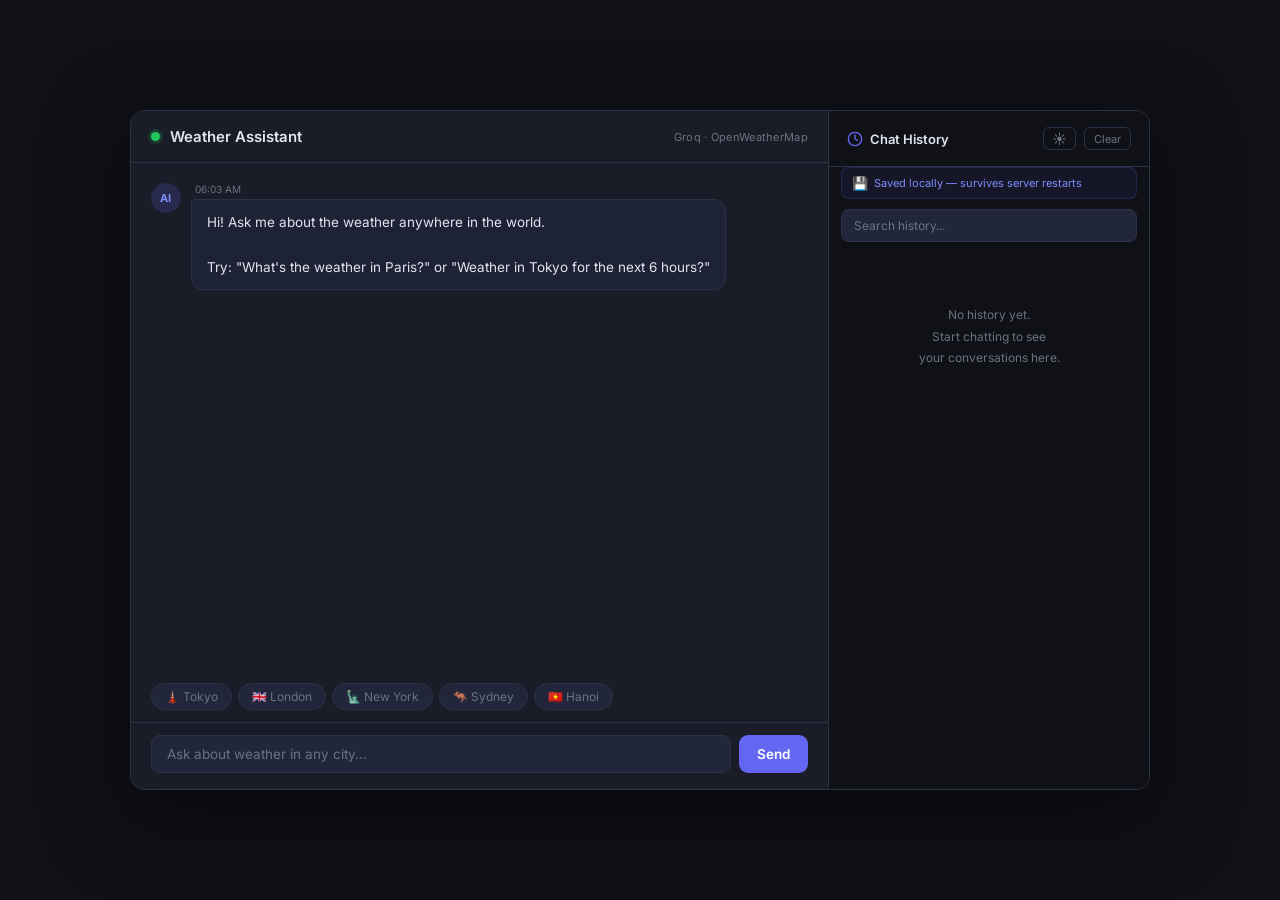
==== frontend/index.html @ 9d43434d "AI agent and chat history" ====
<!DOCTYPE html>
<html lang="en">

<head>
  <meta charset="UTF-8" />
  <meta name="viewport" content="width=device-width, initial-scale=1.0" />
  <title>Weather Assistant</title>
  <meta name="description"
    content="AI-powered weather chatbot with hourly forecasts, powered by Groq and OpenWeatherMap." />
  <link rel="preconnect" href="https://fonts.googleapis.com" />
  <link href="https://fonts.googleapis.com/css2?family=Inter:wght@400;500;600;700&display=swap" rel="stylesheet" />
  <style>
    *,
    *::before,
    *::after {
      box-sizing: border-box;
      margin: 0;
      padding: 0;
    }

    :root {
      --bg: #0f1117;
      --surface: #1a1d27;
      --surface2: #22263a;
      --border: #2e3248;
      --accent: #6366f1;
      --accent2: #818cf8;
      --text: #e2e4f0;
      --muted: #6b7280;
      --green: #22c55e;
      --user-bg: #4f46e5;
      --bot-bg: #1e2235;
      --radius: 14px;
      --btn-hover: #4f46e5;
      --user-border: rgba(99, 102, 241, .35);
      --avatar-bot-bg: rgba(99, 102, 241, .18);
      --avatar-bot-color: var(--accent2);
      --avatar-user-bg: rgba(79, 70, 229, .25);
      --avatar-user-color: #a5b4fc;
    }

    body.light-mode {
      --bg: #f8fafc;
      --surface: #ffffff;
      --surface2: #f1f5f9;
      --border: #e2e8f0;
      --accent: #4f46e5;
      --accent2: #6366f1;
      --text: #0f172a;
      --muted: #64748b;
      --green: #16a34a;
      --user-bg: #4f46e5;
      --bot-bg: #f8fafc;
      --btn-hover: #4338ca;
      --user-border: #4f46e5;
      --avatar-bot-bg: #e0e7ff;
      --avatar-bot-color: #4f46e5;
      --avatar-user-bg: #4f46e5;
      --avatar-user-color: #ffffff;
    }

    html,
    body {
      height: 100%;
    }

    body {
      font-family: 'Inter', sans-serif;
      background: var(--bg);
      color: var(--text);
      display: flex;
      justify-content: center;
      align-items: center;
      min-height: 100vh;
      padding: 1rem;
    }

    /* ── App shell ─────────────────────────────── */
    .app {
      display: grid;
      grid-template-columns: 1fr 320px;
      width: 100%;
      max-width: 1020px;
      height: 680px;
      border-radius: var(--radius);
      overflow: hidden;
      border: 1px solid var(--border);
      box-shadow: 0 24px 80px rgba(0, 0, 0, .55);
    }

    /* ── Left panel: chat ──────────────────────── */
    .chat-panel {
      display: flex;
      flex-direction: column;
      background: var(--surface);
      border-right: 1px solid var(--border);
      overflow: hidden;
      min-height: 0;
    }

    .chat-header {
      padding: 16px 20px;
      border-bottom: 1px solid var(--border);
      display: flex;
      align-items: center;
      gap: 10px;
      flex-shrink: 0;
    }

    .status-dot {
      width: 9px;
      height: 9px;
      border-radius: 50%;
      background: var(--green);
      box-shadow: 0 0 0 3px rgba(34, 197, 94, .18);
      animation: pulse 2s ease-in-out infinite;
      flex-shrink: 0;
    }

    @keyframes pulse {

      0%,
      100% {
        box-shadow: 0 0 0 3px rgba(34, 197, 94, .18);
      }

      50% {
        box-shadow: 0 0 0 6px rgba(34, 197, 94, .06);
      }
    }

    .chat-header h1 {
      font-size: 15px;
      font-weight: 600;
      color: var(--text);
    }

    .chat-header small {
      font-size: 11px;
      color: var(--muted);
      margin-left: auto;
      letter-spacing: .3px;
    }

    /* message log */
    #log {
      flex: 1;
      overflow-y: auto;
      padding: 20px;
      display: flex;
      flex-direction: column;
      gap: 14px;
      scroll-behavior: smooth;
    }

    #log::-webkit-scrollbar {
      width: 5px;
    }

    #log::-webkit-scrollbar-track {
      background: transparent;
    }

    #log::-webkit-scrollbar-thumb {
      background: var(--border);
      border-radius: 99px;
    }

    .msg {
      display: flex;
      gap: 10px;
      align-items: flex-start;
      max-width: 88%;
      animation: fadeUp .25s ease both;
    }

    @keyframes fadeUp {
      from {
        opacity: 0;
        transform: translateY(8px);
      }

      to {
        opacity: 1;
        transform: translateY(0);
      }
    }

    .msg.user {
      align-self: flex-end;
      flex-direction: row-reverse;
    }

    .avatar {
      width: 30px;
      height: 30px;
      border-radius: 50%;
      flex-shrink: 0;
      display: flex;
      align-items: center;
      justify-content: center;
      font-size: 11px;
      font-weight: 700;
      letter-spacing: .3px;
    }

    .msg.bot .avatar {
      background: var(--avatar-bot-bg);
      color: var(--avatar-bot-color);
    }

    .msg.user .avatar {
      background: var(--avatar-user-bg);
      color: var(--avatar-user-color);
    }

    .bubble-wrap {
      display: flex;
      flex-direction: column;
      gap: 4px;
    }

    .msg.user .bubble-wrap {
      align-items: flex-end;
    }

    .ts {
      font-size: 10px;
      color: var(--muted);
      padding: 0 4px;
    }

    .bubble {
      padding: 11px 15px;
      border-radius: 4px 12px 12px 12px;
      font-size: 13.5px;
      line-height: 1.65;
      white-space: pre-wrap;
    }

    .msg.bot .bubble {
      background: var(--bot-bg);
      color: var(--text);
      border: 1px solid var(--border);
    }

    .msg.user .bubble {
      background: var(--user-bg);
      color: #fff;
      border-radius: 12px 4px 12px 12px;
      border: 1px solid var(--user-border);
    }

    .typing-dots span {
      display: inline-block;
      width: 6px;
      height: 6px;
      border-radius: 50%;
      background: var(--muted);
      margin: 0 2px;
      animation: bounce .9s ease-in-out infinite;
    }

    .typing-dots span:nth-child(2) {
      animation-delay: .15s;
    }

    .typing-dots span:nth-child(3) {
      animation-delay: .30s;
    }

    @keyframes bounce {

      0%,
      80%,
      100% {
        transform: translateY(0);
      }

      40% {
        transform: translateY(-6px);
      }
    }

    /* city chips */
    .chips {
      display: flex;
      flex-wrap: wrap;
      gap: 6px;
      padding: 0 20px 12px;
      flex-shrink: 0;
    }

    .chip {
      font-size: 12px;
      padding: 5px 13px;
      border-radius: 20px;
      border: 1px solid var(--border);
      background: var(--surface2);
      color: var(--muted);
      cursor: pointer;
      transition: all .15s;
    }

    .chip:hover {
      border-color: var(--accent);
      color: var(--accent2);
    }

    /* input row */
    .input-row {
      display: flex;
      gap: 8px;
      padding: 12px 20px 16px;
      border-top: 1px solid var(--border);
      flex-shrink: 0;
    }

    .input-row input {
      flex: 1;
      padding: 10px 15px;
      font-size: 13.5px;
      font-family: inherit;
      border: 1px solid var(--border);
      border-radius: 9px;
      background: var(--surface2);
      color: var(--text);
      outline: none;
      transition: border-color .15s;
    }

    .input-row input::placeholder {
      color: var(--muted);
    }

    .input-row input:focus {
      border-color: var(--accent);
    }

    .input-row button {
      padding: 10px 18px;
      background: var(--accent);
      color: #fff;
      border: none;
      border-radius: 9px;
      font-size: 13.5px;
      font-weight: 600;
      font-family: inherit;
      cursor: pointer;
      transition: background .15s, transform .1s;
    }

    .input-row button:hover:not(:disabled) {
      background: var(--btn-hover);
      transform: translateY(-1px);
    }

    .input-row button:disabled {
      opacity: .45;
      cursor: default;
    }

    /* ── Right panel: history ──────────────────── */
    .history-panel {
      display: flex;
      flex-direction: column;
      background: var(--bg);
    }

    .history-header {
      padding: 16px 18px;
      border-bottom: 1px solid var(--border);
      display: flex;
      align-items: center;
      justify-content: space-between;
      flex-shrink: 0;
    }

    .history-header h2 {
      font-size: 13px;
      font-weight: 600;
      color: var(--text);
      display: flex;
      align-items: center;
      gap: 7px;
    }

    .history-header h2::before {
      content: '';
      display: inline-block;
      width: 16px;
      height: 16px;
      background: url("data:image/svg+xml,%3Csvg xmlns='http://www.w3.org/2000/svg' viewBox='0 0 24 24' fill='none' stroke='%236366f1' stroke-width='2' stroke-linecap='round' stroke-linejoin='round'%3E%3Ccircle cx='12' cy='12' r='10'/%3E%3Cpolyline points='12 6 12 12 16 14'/%3E%3C/svg%3E") center/contain no-repeat;
    }

    #clear-btn,
    #theme-btn {
      font-size: 11px;
      color: var(--muted);
      background: none;
      border: 1px solid var(--border);
      border-radius: 6px;
      padding: 3px 9px;
      cursor: pointer;
      font-family: inherit;
      transition: all .15s;
      display: flex;
      align-items: center;
      justify-content: center;
    }

    #theme-btn {
      font-size: 14px;
      padding: 2px 8px;
    }

    #clear-btn:hover {
      color: #f87171;
      border-color: #f87171;
    }

    #theme-btn:hover {
      border-color: var(--accent);
      color: var(--text);
    }

    #history-list {
      flex: 1;
      overflow-y: auto;
      padding: 12px;
      display: flex;
      flex-direction: column;
      gap: 8px;
    }

    #history-list::-webkit-scrollbar {
      width: 4px;
    }

    #history-list::-webkit-scrollbar-track {
      background: transparent;
    }

    #history-list::-webkit-scrollbar-thumb {
      background: var(--border);
      border-radius: 99px;
    }

    .hist-item {
      background: var(--surface);
      border: 1px solid var(--border);
      border-radius: 10px;
      padding: 10px 12px;
      cursor: pointer;
      transition: border-color .15s, transform .1s;
    }

    .hist-item:hover {
      border-color: var(--accent);
      transform: translateX(2px);
    }

    .hist-time {
      font-size: 10px;
      color: var(--muted);
      margin-bottom: 4px;
      display: flex;
      align-items: center;
      gap: 5px;
    }

    .hist-del {
      margin-left: auto;
      background: none;
      border: none;
      color: var(--muted);
      font-size: 11px;
      cursor: pointer;
      opacity: 0;
      transition: opacity .15s, color .15s;
    }
    
    .hist-item:hover .hist-del { opacity: 0.6; }
    .hist-del:hover { color: #f87171 !important; opacity: 1 !important; }

    .hist-time::before {
      content: '';
      width: 6px;
      height: 6px;
      border-radius: 50%;
      background: var(--accent);
      flex-shrink: 0;
    }

    .hist-q {
      font-size: 12px;
      font-weight: 500;
      color: var(--text);
      margin-bottom: 3px;
      overflow: hidden;
      white-space: nowrap;
      text-overflow: ellipsis;
    }

    .hist-a {
      font-size: 11px;
      color: var(--muted);
      overflow: hidden;
      display: -webkit-box;
      -webkit-line-clamp: 2;
      -webkit-box-orient: vertical;
    }

    .hist-empty {
      text-align: center;
      color: var(--muted);
      font-size: 12px;
      margin-top: 40px;
      line-height: 1.8;
    }

    /* persistence badge */
    .persist-badge {
      margin: 0 12px 10px;
      background: rgba(99, 102, 241, .08);
      border: 1px solid rgba(99, 102, 241, .2);
      border-radius: 8px;
      padding: 7px 10px;
      font-size: 11px;
      color: var(--accent2);
      display: flex;
      align-items: center;
      gap: 6px;
      flex-shrink: 0;
    }

    .persist-badge::before {
      content: '💾';
      font-size: 13px;
    }

    .hist-search-wrap {
      padding: 0 12px 10px;
      flex-shrink: 0;
    }
    
    .hist-search {
      width: 100%;
      padding: 8px 12px;
      font-size: 12px;
      font-family: inherit;
      border: 1px solid var(--border);
      border-radius: 8px;
      background: var(--surface2);
      color: var(--text);
      outline: none;
      transition: border-color .15s;
    }
    
    .hist-search::placeholder { color: var(--muted); }
    .hist-search:focus { border-color: var(--accent); }
  </style>
</head>

<body>

  <div class="app">

    <!-- ── Chat panel ─────────────────────────────── -->
    <div class="chat-panel">
      <div class="chat-header">
        <div class="status-dot"></div>
        <h1>Weather Assistant</h1>
        <small>Groq · OpenWeatherMap</small>
      </div>

      <div id="log"></div>

      <div class="chips" id="chips">
        <span class="chip" onclick="quickSend('What is the weather in Tokyo?')">🗼 Tokyo</span>
        <span class="chip" onclick="quickSend('How is the weather in London right now?')">🇬🇧 London</span>
        <span class="chip" onclick="quickSend('Weather in New York for the next 9 hours')">🗽 New York</span>
        <span class="chip" onclick="quickSend('Weather in Sydney')">🦘 Sydney</span>
        <span class="chip" onclick="quickSend('What is the weather in Hanoi for the next 6 hours?')">🇻🇳 Hanoi</span>
      </div>

      <div class="input-row">
        <input id="input" type="text" placeholder="Ask about weather in any city…" autocomplete="off"
          onkeydown="if(event.key==='Enter') send()" />
        <button id="btn" onclick="send()">Send</button>
      </div>
    </div>

    <!-- ── History panel ──────────────────────────── -->
    <div class="history-panel">
      <div class="history-header">
        <h2>Chat History</h2>
        <div style="display: flex; gap: 8px;">
          <button id="theme-btn" onclick="toggleTheme()" title="Toggle Dark/Light Mode">☀️</button>
          <button id="clear-btn" onclick="clearHistory()">Clear</button>
        </div>
      </div>
      <div class="persist-badge">Saved locally — survives server restarts</div>
      <div class="hist-search-wrap">
        <input type="text" id="hist-search" class="hist-search" placeholder="Search history..." oninput="renderHistory(this.value)" />
      </div>
      <div id="history-list"></div>
    </div>

  </div>

  <script>
    const log = document.getElementById('log');
    const input = document.getElementById('input');
    const btn = document.getElementById('btn');
    const historyList = document.getElementById('history-list');

    const STORAGE_KEY = 'weather_chat_history';

    /* ── Helpers ──────────────────────────────────── */

    function now() {
      return new Date().toLocaleTimeString([], { hour: '2-digit', minute: '2-digit' });
    }

    function nowFull() {
      return new Date().toLocaleString([], {
        month: 'short', day: 'numeric',
        hour: '2-digit', minute: '2-digit'
      });
    }

    /* ── Chat rendering ───────────────────────────── */

    function addMsg(role, html, time) {
      const outer = document.createElement('div');
      outer.className = 'msg ' + role;

      const ts = time || now();

      outer.innerHTML = `
      <div class="avatar">${role === 'user' ? 'You' : 'AI'}</div>
      <div class="bubble-wrap">
        <span class="ts">${ts}</span>
        <div class="bubble" id="bubble-${Date.now()}">${html}</div>
      </div>`;

      log.appendChild(outer);
      log.scrollTop = log.scrollHeight;
      return outer.querySelector('.bubble');
    }

    function typingBubble() {
      const outer = document.createElement('div');
      outer.className = 'msg bot';
      outer.id = 'typing-indicator';
      outer.innerHTML = `
      <div class="avatar">AI</div>
      <div class="bubble-wrap">
        <span class="ts">${now()}</span>
        <div class="bubble">
          <div class="typing-dots"><span></span><span></span><span></span></div>
        </div>
      </div>`;
      log.appendChild(outer);
      log.scrollTop = log.scrollHeight;
      return outer;
    }

    /* ── Persistence ──────────────────────────────── */

    function loadHistory() {
      try { return JSON.parse(localStorage.getItem(STORAGE_KEY)) || []; }
      catch { return []; }
    }

    function saveHistory(entries) {
      localStorage.setItem(STORAGE_KEY, JSON.stringify(entries.slice(-60)));
    }

    function renderHistory(query = '') {
      let entries = loadHistory().map((e, idx) => ({ ...e, originalIndex: idx }));
      if (query) {
        const q = query.toLowerCase();
        entries = entries.filter(e => e.question.toLowerCase().includes(q) || e.answer.toLowerCase().includes(q));
      }
      historyList.innerHTML = '';

      if (entries.length === 0) {
        historyList.innerHTML = query 
          ? '<p class="hist-empty">No matches found for your search.</p>'
          : '<p class="hist-empty">No history yet.<br>Start chatting to see<br>your conversations here.</p>';
        return;
      }

      // Newest first
      [...entries].reverse().forEach((entry) => {
        const item = document.createElement('div');
        item.className = 'hist-item';
        item.innerHTML = `
        <div class="hist-time">
          <span>${entry.time}</span>
          <button class="hist-del" title="Delete this conversation">✖</button>
        </div>
        <div class="hist-q">${escHtml(entry.question)}</div>
        <div class="hist-a">${escHtml(entry.answer)}</div>`;
        item.title = 'Click to view full answer in chat';
        
        const delBtn = item.querySelector('.hist-del');
        delBtn.onclick = (e) => {
          e.stopPropagation();
          deleteHistoryItem(entry.originalIndex);
        };
        
        item.onclick = () => { 
          addMsg('user', escHtml(entry.question), entry.time);
          addMsg('bot', escHtml(entry.answer), entry.time);
        };
        historyList.appendChild(item);
      });
    }

    function deleteHistoryItem(index) {
      const entries = loadHistory();
      entries.splice(index, 1);
      saveHistory(entries);
      const searchBox = document.getElementById('hist-search');
      renderHistory(searchBox ? searchBox.value : '');
    }

    function addToHistory(question, answer) {
      const entries = loadHistory();
      entries.push({ time: nowFull(), question, answer });
      saveHistory(entries);
      const searchBox = document.getElementById('hist-search');
      renderHistory(searchBox ? searchBox.value : '');
    }

    function clearHistory() {
      if (!confirm('Clear all chat history?')) return;
      localStorage.removeItem(STORAGE_KEY);
      const searchBox = document.getElementById('hist-search');
      if (searchBox) searchBox.value = '';
      renderHistory();
    }

    function escHtml(str) {
      return str.replace(/&/g, '&amp;').replace(/</g, '&lt;').replace(/>/g, '&gt;');
    }

    /* ── Send logic ───────────────────────────────── */

    async function send() {
      const text = input.value.trim();
      if (!text) return;
      input.value = '';

      const sentTime = now();
      addMsg('user', escHtml(text), sentTime);

      const indicator = typingBubble();
      btn.disabled = true;

      let replyText = '';
      try {
        const res = await fetch('/chat', {
          method: 'POST',
          headers: { 'Content-Type': 'application/json' },
          body: JSON.stringify({ message: text })
        });
        const data = await res.json();
        replyText = data.reply || data.error || 'No response.';
      } catch (e) {
        replyText = 'Could not reach the server.';
      }

      indicator.remove();
      addMsg('bot', escHtml(replyText));
      addToHistory(text, replyText);

      btn.disabled = false;
      input.focus();
    }

    function quickSend(text) {
      input.value = text;
      send();
    }

    /* ── Theme Toggle ─────────────────────────────── */

    const themeBtn = document.getElementById('theme-btn');
    const THEME_KEY = 'weather_chat_theme';

    function initTheme() {
      const saved = localStorage.getItem(THEME_KEY);
      if (saved === 'light') {
        document.body.classList.add('light-mode');
        themeBtn.textContent = '🌙';
      } else {
        themeBtn.textContent = '☀️';
      }
    }

    function toggleTheme() {
      const isLight = document.body.classList.toggle('light-mode');
      themeBtn.textContent = isLight ? '🌙' : '☀️';
      localStorage.setItem(THEME_KEY, isLight ? 'light' : 'dark');
    }

    /* ── Boot ─────────────────────────────────────── */

    initTheme();
    renderHistory();
    addMsg('bot', 'Hi! Ask me about the weather anywhere in the world.\n\nTry: "What\'s the weather in Paris?" or "Weather in Tokyo for the next 6 hours?"');
  </script>
</body>

</html>
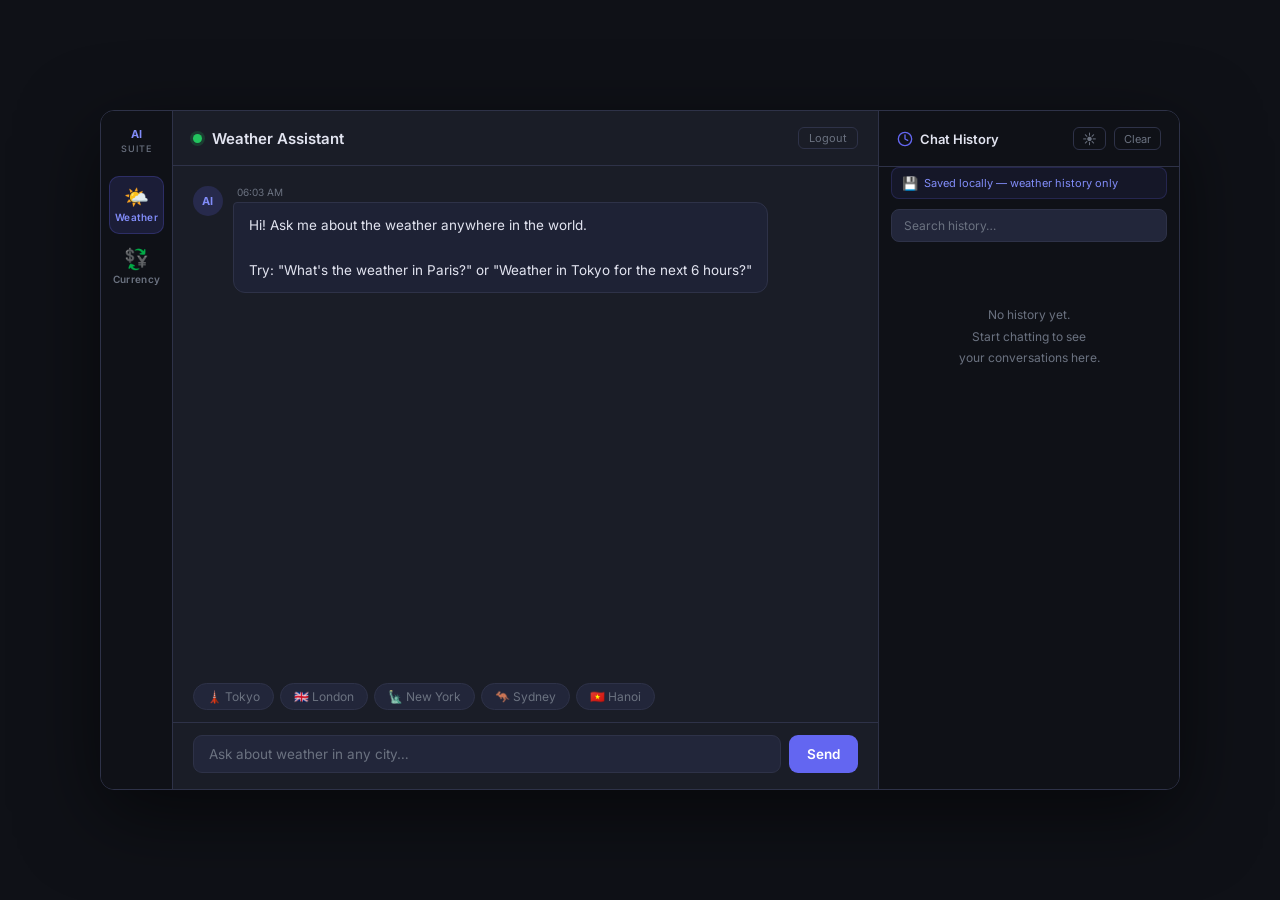
==== commit ed9929e2: "added new agent functionality + auth frontend" ====
--- a/frontend/index.html
+++ b/frontend/index.html
@@ -5,573 +5,39 @@
   <meta charset="UTF-8" />
   <meta name="viewport" content="width=device-width, initial-scale=1.0" />
   <title>Weather Assistant</title>
-  <meta name="description"
-    content="AI-powered weather chatbot with hourly forecasts, powered by Groq and OpenWeatherMap." />
   <link rel="preconnect" href="https://fonts.googleapis.com" />
   <link href="https://fonts.googleapis.com/css2?family=Inter:wght@400;500;600;700&display=swap" rel="stylesheet" />
-  <style>
-    *,
-    *::before,
-    *::after {
-      box-sizing: border-box;
-      margin: 0;
-      padding: 0;
-    }
-
-    :root {
-      --bg: #0f1117;
-      --surface: #1a1d27;
-      --surface2: #22263a;
-      --border: #2e3248;
-      --accent: #6366f1;
-      --accent2: #818cf8;
-      --text: #e2e4f0;
-      --muted: #6b7280;
-      --green: #22c55e;
-      --user-bg: #4f46e5;
-      --bot-bg: #1e2235;
-      --radius: 14px;
-      --btn-hover: #4f46e5;
-      --user-border: rgba(99, 102, 241, .35);
-      --avatar-bot-bg: rgba(99, 102, 241, .18);
-      --avatar-bot-color: var(--accent2);
-      --avatar-user-bg: rgba(79, 70, 229, .25);
-      --avatar-user-color: #a5b4fc;
-    }
-
-    body.light-mode {
-      --bg: #f8fafc;
-      --surface: #ffffff;
-      --surface2: #f1f5f9;
-      --border: #e2e8f0;
-      --accent: #4f46e5;
-      --accent2: #6366f1;
-      --text: #0f172a;
-      --muted: #64748b;
-      --green: #16a34a;
-      --user-bg: #4f46e5;
-      --bot-bg: #f8fafc;
-      --btn-hover: #4338ca;
-      --user-border: #4f46e5;
-      --avatar-bot-bg: #e0e7ff;
-      --avatar-bot-color: #4f46e5;
-      --avatar-user-bg: #4f46e5;
-      --avatar-user-color: #ffffff;
-    }
-
-    html,
-    body {
-      height: 100%;
-    }
-
-    body {
-      font-family: 'Inter', sans-serif;
-      background: var(--bg);
-      color: var(--text);
-      display: flex;
-      justify-content: center;
-      align-items: center;
-      min-height: 100vh;
-      padding: 1rem;
-    }
-
-    /* ── App shell ─────────────────────────────── */
-    .app {
-      display: grid;
-      grid-template-columns: 1fr 320px;
-      width: 100%;
-      max-width: 1020px;
-      height: 680px;
-      border-radius: var(--radius);
-      overflow: hidden;
-      border: 1px solid var(--border);
-      box-shadow: 0 24px 80px rgba(0, 0, 0, .55);
-    }
-
-    /* ── Left panel: chat ──────────────────────── */
-    .chat-panel {
-      display: flex;
-      flex-direction: column;
-      background: var(--surface);
-      border-right: 1px solid var(--border);
-      overflow: hidden;
-      min-height: 0;
-    }
-
-    .chat-header {
-      padding: 16px 20px;
-      border-bottom: 1px solid var(--border);
-      display: flex;
-      align-items: center;
-      gap: 10px;
-      flex-shrink: 0;
-    }
-
-    .status-dot {
-      width: 9px;
-      height: 9px;
-      border-radius: 50%;
-      background: var(--green);
-      box-shadow: 0 0 0 3px rgba(34, 197, 94, .18);
-      animation: pulse 2s ease-in-out infinite;
-      flex-shrink: 0;
-    }
-
-    @keyframes pulse {
-
-      0%,
-      100% {
-        box-shadow: 0 0 0 3px rgba(34, 197, 94, .18);
-      }
-
-      50% {
-        box-shadow: 0 0 0 6px rgba(34, 197, 94, .06);
-      }
-    }
-
-    .chat-header h1 {
-      font-size: 15px;
-      font-weight: 600;
-      color: var(--text);
-    }
-
-    .chat-header small {
-      font-size: 11px;
-      color: var(--muted);
-      margin-left: auto;
-      letter-spacing: .3px;
-    }
-
-    /* message log */
-    #log {
-      flex: 1;
-      overflow-y: auto;
-      padding: 20px;
-      display: flex;
-      flex-direction: column;
-      gap: 14px;
-      scroll-behavior: smooth;
-    }
-
-    #log::-webkit-scrollbar {
-      width: 5px;
-    }
-
-    #log::-webkit-scrollbar-track {
-      background: transparent;
-    }
-
-    #log::-webkit-scrollbar-thumb {
-      background: var(--border);
-      border-radius: 99px;
-    }
-
-    .msg {
-      display: flex;
-      gap: 10px;
-      align-items: flex-start;
-      max-width: 88%;
-      animation: fadeUp .25s ease both;
-    }
-
-    @keyframes fadeUp {
-      from {
-        opacity: 0;
-        transform: translateY(8px);
-      }
-
-      to {
-        opacity: 1;
-        transform: translateY(0);
-      }
-    }
-
-    .msg.user {
-      align-self: flex-end;
-      flex-direction: row-reverse;
-    }
-
-    .avatar {
-      width: 30px;
-      height: 30px;
-      border-radius: 50%;
-      flex-shrink: 0;
-      display: flex;
-      align-items: center;
-      justify-content: center;
-      font-size: 11px;
-      font-weight: 700;
-      letter-spacing: .3px;
-    }
-
-    .msg.bot .avatar {
-      background: var(--avatar-bot-bg);
-      color: var(--avatar-bot-color);
-    }
-
-    .msg.user .avatar {
-      background: var(--avatar-user-bg);
-      color: var(--avatar-user-color);
-    }
-
-    .bubble-wrap {
-      display: flex;
-      flex-direction: column;
-      gap: 4px;
-    }
-
-    .msg.user .bubble-wrap {
-      align-items: flex-end;
-    }
-
-    .ts {
-      font-size: 10px;
-      color: var(--muted);
-      padding: 0 4px;
-    }
-
-    .bubble {
-      padding: 11px 15px;
-      border-radius: 4px 12px 12px 12px;
-      font-size: 13.5px;
-      line-height: 1.65;
-      white-space: pre-wrap;
-    }
-
-    .msg.bot .bubble {
-      background: var(--bot-bg);
-      color: var(--text);
-      border: 1px solid var(--border);
-    }
-
-    .msg.user .bubble {
-      background: var(--user-bg);
-      color: #fff;
-      border-radius: 12px 4px 12px 12px;
-      border: 1px solid var(--user-border);
-    }
-
-    .typing-dots span {
-      display: inline-block;
-      width: 6px;
-      height: 6px;
-      border-radius: 50%;
-      background: var(--muted);
-      margin: 0 2px;
-      animation: bounce .9s ease-in-out infinite;
-    }
-
-    .typing-dots span:nth-child(2) {
-      animation-delay: .15s;
-    }
-
-    .typing-dots span:nth-child(3) {
-      animation-delay: .30s;
-    }
-
-    @keyframes bounce {
-
-      0%,
-      80%,
-      100% {
-        transform: translateY(0);
-      }
-
-      40% {
-        transform: translateY(-6px);
-      }
-    }
-
-    /* city chips */
-    .chips {
-      display: flex;
-      flex-wrap: wrap;
-      gap: 6px;
-      padding: 0 20px 12px;
-      flex-shrink: 0;
-    }
-
-    .chip {
-      font-size: 12px;
-      padding: 5px 13px;
-      border-radius: 20px;
-      border: 1px solid var(--border);
-      background: var(--surface2);
-      color: var(--muted);
-      cursor: pointer;
-      transition: all .15s;
-    }
-
-    .chip:hover {
-      border-color: var(--accent);
-      color: var(--accent2);
-    }
-
-    /* input row */
-    .input-row {
-      display: flex;
-      gap: 8px;
-      padding: 12px 20px 16px;
-      border-top: 1px solid var(--border);
-      flex-shrink: 0;
-    }
-
-    .input-row input {
-      flex: 1;
-      padding: 10px 15px;
-      font-size: 13.5px;
-      font-family: inherit;
-      border: 1px solid var(--border);
-      border-radius: 9px;
-      background: var(--surface2);
-      color: var(--text);
-      outline: none;
-      transition: border-color .15s;
-    }
-
-    .input-row input::placeholder {
-      color: var(--muted);
-    }
-
-    .input-row input:focus {
-      border-color: var(--accent);
-    }
-
-    .input-row button {
-      padding: 10px 18px;
-      background: var(--accent);
-      color: #fff;
-      border: none;
-      border-radius: 9px;
-      font-size: 13.5px;
-      font-weight: 600;
-      font-family: inherit;
-      cursor: pointer;
-      transition: background .15s, transform .1s;
-    }
-
-    .input-row button:hover:not(:disabled) {
-      background: var(--btn-hover);
-      transform: translateY(-1px);
-    }
-
-    .input-row button:disabled {
-      opacity: .45;
-      cursor: default;
-    }
-
-    /* ── Right panel: history ──────────────────── */
-    .history-panel {
-      display: flex;
-      flex-direction: column;
-      background: var(--bg);
-    }
-
-    .history-header {
-      padding: 16px 18px;
-      border-bottom: 1px solid var(--border);
-      display: flex;
-      align-items: center;
-      justify-content: space-between;
-      flex-shrink: 0;
-    }
-
-    .history-header h2 {
-      font-size: 13px;
-      font-weight: 600;
-      color: var(--text);
-      display: flex;
-      align-items: center;
-      gap: 7px;
-    }
-
-    .history-header h2::before {
-      content: '';
-      display: inline-block;
-      width: 16px;
-      height: 16px;
-      background: url("data:image/svg+xml,%3Csvg xmlns='http://www.w3.org/2000/svg' viewBox='0 0 24 24' fill='none' stroke='%236366f1' stroke-width='2' stroke-linecap='round' stroke-linejoin='round'%3E%3Ccircle cx='12' cy='12' r='10'/%3E%3Cpolyline points='12 6 12 12 16 14'/%3E%3C/svg%3E") center/contain no-repeat;
-    }
-
-    #clear-btn,
-    #theme-btn {
-      font-size: 11px;
-      color: var(--muted);
-      background: none;
-      border: 1px solid var(--border);
-      border-radius: 6px;
-      padding: 3px 9px;
-      cursor: pointer;
-      font-family: inherit;
-      transition: all .15s;
-      display: flex;
-      align-items: center;
-      justify-content: center;
-    }
-
-    #theme-btn {
-      font-size: 14px;
-      padding: 2px 8px;
-    }
-
-    #clear-btn:hover {
-      color: #f87171;
-      border-color: #f87171;
-    }
-
-    #theme-btn:hover {
-      border-color: var(--accent);
-      color: var(--text);
-    }
-
-    #history-list {
-      flex: 1;
-      overflow-y: auto;
-      padding: 12px;
-      display: flex;
-      flex-direction: column;
-      gap: 8px;
-    }
-
-    #history-list::-webkit-scrollbar {
-      width: 4px;
-    }
-
-    #history-list::-webkit-scrollbar-track {
-      background: transparent;
-    }
-
-    #history-list::-webkit-scrollbar-thumb {
-      background: var(--border);
-      border-radius: 99px;
-    }
-
-    .hist-item {
-      background: var(--surface);
-      border: 1px solid var(--border);
-      border-radius: 10px;
-      padding: 10px 12px;
-      cursor: pointer;
-      transition: border-color .15s, transform .1s;
-    }
-
-    .hist-item:hover {
-      border-color: var(--accent);
-      transform: translateX(2px);
-    }
-
-    .hist-time {
-      font-size: 10px;
-      color: var(--muted);
-      margin-bottom: 4px;
-      display: flex;
-      align-items: center;
-      gap: 5px;
-    }
-
-    .hist-del {
-      margin-left: auto;
-      background: none;
-      border: none;
-      color: var(--muted);
-      font-size: 11px;
-      cursor: pointer;
-      opacity: 0;
-      transition: opacity .15s, color .15s;
-    }
-    
-    .hist-item:hover .hist-del { opacity: 0.6; }
-    .hist-del:hover { color: #f87171 !important; opacity: 1 !important; }
-
-    .hist-time::before {
-      content: '';
-      width: 6px;
-      height: 6px;
-      border-radius: 50%;
-      background: var(--accent);
-      flex-shrink: 0;
-    }
-
-    .hist-q {
-      font-size: 12px;
-      font-weight: 500;
-      color: var(--text);
-      margin-bottom: 3px;
-      overflow: hidden;
-      white-space: nowrap;
-      text-overflow: ellipsis;
-    }
-
-    .hist-a {
-      font-size: 11px;
-      color: var(--muted);
-      overflow: hidden;
-      display: -webkit-box;
-      -webkit-line-clamp: 2;
-      -webkit-box-orient: vertical;
-    }
-
-    .hist-empty {
-      text-align: center;
-      color: var(--muted);
-      font-size: 12px;
-      margin-top: 40px;
-      line-height: 1.8;
-    }
-
-    /* persistence badge */
-    .persist-badge {
-      margin: 0 12px 10px;
-      background: rgba(99, 102, 241, .08);
-      border: 1px solid rgba(99, 102, 241, .2);
-      border-radius: 8px;
-      padding: 7px 10px;
-      font-size: 11px;
-      color: var(--accent2);
-      display: flex;
-      align-items: center;
-      gap: 6px;
-      flex-shrink: 0;
-    }
-
-    .persist-badge::before {
-      content: '💾';
-      font-size: 13px;
-    }
-
-    .hist-search-wrap {
-      padding: 0 12px 10px;
-      flex-shrink: 0;
-    }
-    
-    .hist-search {
-      width: 100%;
-      padding: 8px 12px;
-      font-size: 12px;
-      font-family: inherit;
-      border: 1px solid var(--border);
-      border-radius: 8px;
-      background: var(--surface2);
-      color: var(--text);
-      outline: none;
-      transition: border-color .15s;
-    }
-    
-    .hist-search::placeholder { color: var(--muted); }
-    .hist-search:focus { border-color: var(--accent); }
-  </style>
+  <link rel="stylesheet" href="styles.css" />
 </head>
 
 <body>
-
   <div class="app">
 
-    <!-- ── Chat panel ─────────────────────────────── -->
+    <!-- ── Left sidebar: tab switcher ───────────────────────────────────── -->
+    <div class="sidebar">
+      <div class="sidebar-logo">AI<br><span>Suite</span></div>
+      <nav class="sidebar-nav">
+        <a class="sidebar-tab active" href="/" title="Weather">
+          <span class="tab-icon">🌤️</span>
+          <span class="tab-label">Weather</span>
+        </a>
+        <a class="sidebar-tab" href="/currency" title="Currency">
+          <span class="tab-icon">💱</span>
+          <span class="tab-label">Currency</span>
+        </a>
+      </nav>
+    </div>
+
+    <!-- ── Chat panel ────────────────────────────────────────────────────── -->
     <div class="chat-panel">
       <div class="chat-header">
         <div class="status-dot"></div>
         <h1>Weather Assistant</h1>
-        <small>Groq · OpenWeatherMap</small>
+        <small id="username-display" style="margin-left:auto;margin-right:8px"></small>
+        <button onclick="doLogout()"
+          style="font-size:11px;padding:3px 10px;border:1px solid var(--border);border-radius:6px;background:none;color:var(--muted);cursor:pointer;font-family:inherit"
+          onmouseover="this.style.color='#f87171';this.style.borderColor='#f87171'"
+          onmouseout="this.style.color='var(--muted)';this.style.borderColor='var(--border)'">Logout</button>
       </div>
 
       <div id="log"></div>
@@ -591,18 +57,19 @@
       </div>
     </div>
 
-    <!-- ── History panel ──────────────────────────── -->
+    <!-- ── History panel ─────────────────────────────────────────────────── -->
     <div class="history-panel">
       <div class="history-header">
         <h2>Chat History</h2>
-        <div style="display: flex; gap: 8px;">
-          <button id="theme-btn" onclick="toggleTheme()" title="Toggle Dark/Light Mode">☀️</button>
+        <div style="display:flex;gap:8px;">
+          <button id="theme-btn" onclick="toggleTheme()" title="Toggle theme">☀️</button>
           <button id="clear-btn" onclick="clearHistory()">Clear</button>
         </div>
       </div>
-      <div class="persist-badge">Saved locally — survives server restarts</div>
+      <div class="persist-badge">Saved locally — weather history only</div>
       <div class="hist-search-wrap">
-        <input type="text" id="hist-search" class="hist-search" placeholder="Search history..." oninput="renderHistory(this.value)" />
+        <input type="text" id="hist-search" class="hist-search" placeholder="Search history…"
+          oninput="renderHistory(this.value)" />
       </div>
       <div id="history-list"></div>
     </div>
@@ -610,44 +77,44 @@
   </div>
 
   <script>
+    const PAGE = 'weather';
+    const THEME_KEY = 'app_theme';
+
     const log = document.getElementById('log');
     const input = document.getElementById('input');
     const btn = document.getElementById('btn');
     const historyList = document.getElementById('history-list');
-
-    const STORAGE_KEY = 'weather_chat_history';
-
-    /* ── Helpers ──────────────────────────────────── */
-
-    function now() {
-      return new Date().toLocaleTimeString([], { hour: '2-digit', minute: '2-digit' });
-    }
-
-    function nowFull() {
-      return new Date().toLocaleString([], {
-        month: 'short', day: 'numeric',
-        hour: '2-digit', minute: '2-digit'
-      });
-    }
-
-    /* ── Chat rendering ───────────────────────────── */
-
+    const themeBtn = document.getElementById('theme-btn');
+
+    // ── Helpers ─────────────────────────────────────────────────────────────────
+    function now() { return new Date().toLocaleTimeString([], { hour: '2-digit', minute: '2-digit' }); }
+    function nowFull() { return new Date().toLocaleString([], { month: 'short', day: 'numeric', hour: '2-digit', minute: '2-digit' }); }
+    function escHtml(s) { return s.replace(/&/g, '&amp;').replace(/</g, '&lt;').replace(/>/g, '&gt;'); }
+
+    function getWeatherEmoji(desc) {
+      const d = desc.toLowerCase();
+      if (d.includes('thunderstorm')) return '⛈️';
+      if (d.includes('drizzle') || d.includes('rain')) return '🌧️';
+      if (d.includes('snow')) return '❄️';
+      if (d.includes('clear')) return '☀️';
+      if (d.includes('few') || d.includes('scattered')) return '🌤️';
+      if (d.includes('clouds')) return '☁️';
+      if (d.includes('mist') || d.includes('haze') || d.includes('fog')) return '🌫️';
+      return '🌡️';
+    }
+
+    // ── Chat rendering ───────────────────────────────────────────────────────────
     function addMsg(role, html, time) {
       const outer = document.createElement('div');
       outer.className = 'msg ' + role;
-
-      const ts = time || now();
-
       outer.innerHTML = `
-      <div class="avatar">${role === 'user' ? 'You' : 'AI'}</div>
-      <div class="bubble-wrap">
-        <span class="ts">${ts}</span>
-        <div class="bubble" id="bubble-${Date.now()}">${html}</div>
-      </div>`;
-
+        <div class="avatar">${role === 'user' ? 'You' : 'AI'}</div>
+        <div class="bubble-wrap">
+          <span class="ts">${time || now()}</span>
+          <div class="bubble">${html}</div>
+        </div>`;
       log.appendChild(outer);
       log.scrollTop = log.scrollHeight;
-      return outer.querySelector('.bubble');
     }
 
     function typingBubble() {
@@ -655,164 +122,186 @@
       outer.className = 'msg bot';
       outer.id = 'typing-indicator';
       outer.innerHTML = `
-      <div class="avatar">AI</div>
-      <div class="bubble-wrap">
-        <span class="ts">${now()}</span>
-        <div class="bubble">
-          <div class="typing-dots"><span></span><span></span><span></span></div>
-        </div>
-      </div>`;
+        <div class="avatar">AI</div>
+        <div class="bubble-wrap">
+          <span class="ts">${now()}</span>
+          <div class="bubble"><div class="typing-dots"><span></span><span></span><span></span></div></div>
+        </div>`;
       log.appendChild(outer);
       log.scrollTop = log.scrollHeight;
       return outer;
     }
 
-    /* ── Persistence ──────────────────────────────── */
-
-    function loadHistory() {
-      try { return JSON.parse(localStorage.getItem(STORAGE_KEY)) || []; }
-      catch { return []; }
-    }
-
-    function saveHistory(entries) {
-      localStorage.setItem(STORAGE_KEY, JSON.stringify(entries.slice(-60)));
-    }
-
-    function renderHistory(query = '') {
-      let entries = loadHistory().map((e, idx) => ({ ...e, originalIndex: idx }));
+    function buildBotHtml(replyText, wd) {
+      let weatherHtml = '';
+      if (wd) {
+        if (wd.forecast) {
+          const items = wd.forecast.map(f => `
+            <div class="wc-forecast-item">
+              <div class="wc-forecast-time">${f.time.split(' ')[1].substring(0, 5)}</div>
+              <div style="font-size:24px;margin:4px 0">${getWeatherEmoji(f.description)}</div>
+              <div class="wc-forecast-temp">${Math.round(f.tempCelsius)}°</div>
+              <div class="wc-forecast-desc" title="${f.description}">${f.description}</div>
+            </div>`).join('');
+          weatherHtml = `
+            <div class="weather-card">
+              <div class="wc-header"><div class="wc-city">${wd.city} Forecast</div></div>
+              <div class="wc-forecast">${items}</div>
+            </div>`;
+        } else {
+          weatherHtml = `
+            <div class="weather-card">
+              <div class="wc-header">
+                <div class="wc-city">${wd.city}</div>
+                <div class="wc-desc">${wd.description}</div>
+              </div>
+              <div class="wc-main" style="display:flex;justify-content:space-between;align-items:center;margin:8px 0">
+                <div class="wc-temp">${Math.round(wd.tempCelsius)}°C</div>
+                <div style="font-size:44px;line-height:1">${getWeatherEmoji(wd.description)}</div>
+              </div>
+              <div class="wc-details">
+                <span>💧 ${wd.humidity}%</span>
+                <span>💨 ${wd.windSpeed} m/s</span>
+                <span>Feels like ${Math.round(wd.feelsLike)}°C</span>
+              </div>
+            </div>`;
+        }
+      }
+      return weatherHtml + `<div>${escHtml(replyText)}</div>`;
+    }
+
+    // ── Server-side history ──────────────────────────────────────────────────────
+    async function loadHistory() {
+      try {
+        const res = await fetch('/history?page=' + PAGE);
+        if (!res.ok) return [];
+        return await res.json();
+      } catch { return []; }
+    }
+
+    async function addToHistory(question, answer, weatherData = null) {
+      try {
+        await fetch('/history', {
+          method: 'POST',
+          headers: { 'Content-Type': 'application/json' },
+          body: JSON.stringify({ page: PAGE, question, answer, extra: weatherData })
+        });
+        renderHistory(document.getElementById('hist-search').value);
+      } catch { }
+    }
+
+    async function deleteHistoryItem(id) {
+      try {
+        await fetch('/history?id=' + id, { method: 'DELETE' });
+        renderHistory(document.getElementById('hist-search').value);
+      } catch { }
+    }
+
+    async function clearHistory() {
+      if (!confirm('Clear all weather chat history?')) return;
+      try {
+        await fetch('/history?page=' + PAGE, { method: 'DELETE' });
+        document.getElementById('hist-search').value = '';
+        renderHistory();
+      } catch { }
+    }
+
+    async function renderHistory(query = '') {
+      let entries = await loadHistory();
       if (query) {
         const q = query.toLowerCase();
-        entries = entries.filter(e => e.question.toLowerCase().includes(q) || e.answer.toLowerCase().includes(q));
+        entries = entries.filter(e =>
+          e.question.toLowerCase().includes(q) || e.answer.toLowerCase().includes(q));
       }
       historyList.innerHTML = '';
-
-      if (entries.length === 0) {
-        historyList.innerHTML = query 
-          ? '<p class="hist-empty">No matches found for your search.</p>'
+      if (!entries.length) {
+        historyList.innerHTML = query
+          ? '<p class="hist-empty">No matches found.</p>'
           : '<p class="hist-empty">No history yet.<br>Start chatting to see<br>your conversations here.</p>';
         return;
       }
-
-      // Newest first
-      [...entries].reverse().forEach((entry) => {
+      [...entries].reverse().forEach(entry => {
         const item = document.createElement('div');
         item.className = 'hist-item';
         item.innerHTML = `
-        <div class="hist-time">
-          <span>${entry.time}</span>
-          <button class="hist-del" title="Delete this conversation">✖</button>
-        </div>
-        <div class="hist-q">${escHtml(entry.question)}</div>
-        <div class="hist-a">${escHtml(entry.answer)}</div>`;
-        item.title = 'Click to view full answer in chat';
-        
-        const delBtn = item.querySelector('.hist-del');
-        delBtn.onclick = (e) => {
+          <div class="hist-time">
+            <span>${escHtml(entry.time)}</span>
+            <button class="hist-del" title="Delete">✖</button>
+          </div>
+          <div class="hist-q">${escHtml(entry.question)}</div>
+          <div class="hist-a">${escHtml(entry.answer)}</div>`;
+        item.querySelector('.hist-del').onclick = e => {
           e.stopPropagation();
-          deleteHistoryItem(entry.originalIndex);
+          deleteHistoryItem(entry.id);
         };
-        
-        item.onclick = () => { 
+        item.onclick = () => {
           addMsg('user', escHtml(entry.question), entry.time);
-          addMsg('bot', escHtml(entry.answer), entry.time);
+          addMsg('bot', buildBotHtml(entry.answer, entry.extra), entry.time);
         };
         historyList.appendChild(item);
       });
     }
 
-    function deleteHistoryItem(index) {
-      const entries = loadHistory();
-      entries.splice(index, 1);
-      saveHistory(entries);
-      const searchBox = document.getElementById('hist-search');
-      renderHistory(searchBox ? searchBox.value : '');
-    }
-
-    function addToHistory(question, answer) {
-      const entries = loadHistory();
-      entries.push({ time: nowFull(), question, answer });
-      saveHistory(entries);
-      const searchBox = document.getElementById('hist-search');
-      renderHistory(searchBox ? searchBox.value : '');
-    }
-
-    function clearHistory() {
-      if (!confirm('Clear all chat history?')) return;
-      localStorage.removeItem(STORAGE_KEY);
-      const searchBox = document.getElementById('hist-search');
-      if (searchBox) searchBox.value = '';
-      renderHistory();
-    }
-
-    function escHtml(str) {
-      return str.replace(/&/g, '&amp;').replace(/</g, '&lt;').replace(/>/g, '&gt;');
-    }
-
-    /* ── Send logic ───────────────────────────────── */
-
+    async function doLogout() {
+      await fetch('/auth/logout', { method: 'POST' });
+      window.location.href = '/login';
+    }
+
+    // ── Send ─────────────────────────────────────────────────────────────────────
     async function send() {
       const text = input.value.trim();
       if (!text) return;
       input.value = '';
-
-      const sentTime = now();
-      addMsg('user', escHtml(text), sentTime);
-
+      addMsg('user', escHtml(text));
       const indicator = typingBubble();
       btn.disabled = true;
 
-      let replyText = '';
-      try {
-        const res = await fetch('/chat', {
-          method: 'POST',
-          headers: { 'Content-Type': 'application/json' },
-          body: JSON.stringify({ message: text })
-        });
+      let rawText = '', weatherData = null;
+      const t0 = Date.now();
+      try {
+        const res = await fetch('/chat', { method: 'POST', headers: { 'Content-Type': 'application/json' }, body: JSON.stringify({ message: text }) });
         const data = await res.json();
-        replyText = data.reply || data.error || 'No response.';
-      } catch (e) {
-        replyText = 'Could not reach the server.';
-      }
+        rawText = data.reply || data.error || 'No response.';
+        weatherData = data.weatherData || null;
+      } catch { rawText = 'Could not reach the server.'; }
+
+      const elapsed = Date.now() - t0;
+      if (elapsed < 600) await new Promise(r => setTimeout(r, 600 - elapsed));
 
       indicator.remove();
-      addMsg('bot', escHtml(replyText));
-      addToHistory(text, replyText);
-
+      addMsg('bot', buildBotHtml(rawText, weatherData));
+      addToHistory(text, rawText, weatherData);
       btn.disabled = false;
       input.focus();
     }
 
-    function quickSend(text) {
-      input.value = text;
-      send();
-    }
-
-    /* ── Theme Toggle ─────────────────────────────── */
-
-    const themeBtn = document.getElementById('theme-btn');
-    const THEME_KEY = 'weather_chat_theme';
-
+    function quickSend(text) { input.value = text; send(); }
+
+    // ── Theme ────────────────────────────────────────────────────────────────────
     function initTheme() {
-      const saved = localStorage.getItem(THEME_KEY);
-      if (saved === 'light') {
+      if (localStorage.getItem(THEME_KEY) === 'light') {
         document.body.classList.add('light-mode');
         themeBtn.textContent = '🌙';
-      } else {
-        themeBtn.textContent = '☀️';
       }
     }
-
     function toggleTheme() {
-      const isLight = document.body.classList.toggle('light-mode');
-      themeBtn.textContent = isLight ? '🌙' : '☀️';
-      localStorage.setItem(THEME_KEY, isLight ? 'light' : 'dark');
-    }
-
-    /* ── Boot ─────────────────────────────────────── */
-
+      const light = document.body.classList.toggle('light-mode');
+      themeBtn.textContent = light ? '🌙' : '☀️';
+      localStorage.setItem(THEME_KEY, light ? 'light' : 'dark');
+    }
+
+    // ── Boot ─────────────────────────────────────────────────────────────────────
     initTheme();
-    renderHistory();
-    addMsg('bot', 'Hi! Ask me about the weather anywhere in the world.\n\nTry: "What\'s the weather in Paris?" or "Weather in Tokyo for the next 6 hours?"');
+    (async () => {
+      try {
+        const res = await fetch('/auth/me');
+        const data = await res.json();
+        if (!data.ok) { window.location.href = '/login'; return; }
+        document.getElementById('username-display').textContent = '👤 ' + data.username;
+      } catch { }
+      renderHistory();
+      addMsg('bot', 'Hi! Ask me about the weather anywhere in the world.\n\nTry: "What\'s the weather in Paris?" or "Weather in Tokyo for the next 6 hours?"');
+    })();
   </script>
 </body>
 
--- a/frontend/styles.css
+++ b/frontend/styles.css
@@ -0,0 +1,740 @@
+*,
+*::before,
+*::after {
+    box-sizing: border-box;
+    margin: 0;
+    padding: 0;
+}
+
+:root {
+    --bg: #0f1117;
+    --surface: #1a1d27;
+    --surface2: #22263a;
+    --border: #2e3248;
+    --accent: #6366f1;
+    --accent2: #818cf8;
+    --text: #e2e4f0;
+    --muted: #6b7280;
+    --green: #22c55e;
+    --user-bg: #4f46e5;
+    --bot-bg: #1e2235;
+    --radius: 14px;
+    --btn-hover: #4f46e5;
+    --user-border: rgba(99, 102, 241, .35);
+    --avatar-bot-bg: rgba(99, 102, 241, .18);
+    --avatar-bot-color: var(--accent2);
+    --avatar-user-bg: rgba(79, 70, 229, .25);
+    --avatar-user-color: #a5b4fc;
+    --sidebar-w: 72px;
+}
+
+body.light-mode {
+    --bg: #f8fafc;
+    --surface: #ffffff;
+    --surface2: #f1f5f9;
+    --border: #e2e8f0;
+    --accent: #4f46e5;
+    --accent2: #6366f1;
+    --text: #0f172a;
+    --muted: #64748b;
+    --green: #16a34a;
+    --user-bg: #4f46e5;
+    --bot-bg: #f8fafc;
+    --btn-hover: #4338ca;
+    --user-border: #4f46e5;
+    --avatar-bot-bg: #e0e7ff;
+    --avatar-bot-color: #4f46e5;
+    --avatar-user-bg: #4f46e5;
+    --avatar-user-color: #ffffff;
+}
+
+html,
+body {
+    height: 100%;
+}
+
+body {
+    font-family: 'Inter', sans-serif;
+    background: var(--bg);
+    color: var(--text);
+    display: flex;
+    justify-content: center;
+    align-items: center;
+    min-height: 100vh;
+    padding: 1rem;
+}
+
+/* ── App shell ──────────────────────────────────────────────────────────────── */
+.app {
+    display: grid;
+    grid-template-columns: var(--sidebar-w) 1fr 300px;
+    width: 100%;
+    max-width: 1080px;
+    height: 680px;
+    border-radius: var(--radius);
+    overflow: hidden;
+    border: 1px solid var(--border);
+    box-shadow: 0 24px 80px rgba(0, 0, 0, .55);
+}
+
+/* ── Sidebar ────────────────────────────────────────────────────────────────── */
+.sidebar {
+    display: flex;
+    flex-direction: column;
+    align-items: center;
+    background: var(--bg);
+    border-right: 1px solid var(--border);
+    padding: 16px 0;
+    gap: 8px;
+}
+
+.sidebar-logo {
+    font-size: 11px;
+    font-weight: 700;
+    color: var(--accent2);
+    text-align: center;
+    letter-spacing: .5px;
+    line-height: 1.3;
+    margin-bottom: 12px;
+    padding: 0 8px;
+}
+
+.sidebar-logo span {
+    font-size: 9px;
+    font-weight: 500;
+    color: var(--muted);
+    letter-spacing: 1px;
+    text-transform: uppercase;
+}
+
+.sidebar-nav {
+    display: flex;
+    flex-direction: column;
+    gap: 4px;
+    width: 100%;
+    padding: 0 8px;
+}
+
+.sidebar-tab {
+    display: flex;
+    flex-direction: column;
+    align-items: center;
+    gap: 4px;
+    padding: 10px 4px;
+    border-radius: 10px;
+    text-decoration: none;
+    color: var(--muted);
+    transition: background .15s, color .15s;
+    cursor: pointer;
+    border: 1px solid transparent;
+}
+
+.sidebar-tab:hover {
+    background: var(--surface2);
+    color: var(--text);
+}
+
+.sidebar-tab.active {
+    background: rgba(99, 102, 241, .15);
+    color: var(--accent2);
+    border-color: rgba(99, 102, 241, .25);
+}
+
+.tab-icon {
+    font-size: 20px;
+    line-height: 1;
+}
+
+.tab-label {
+    font-size: 10px;
+    font-weight: 600;
+    letter-spacing: .3px;
+}
+
+/* ── Chat panel ─────────────────────────────────────────────────────────────── */
+.chat-panel {
+    display: flex;
+    flex-direction: column;
+    background: var(--surface);
+    border-right: 1px solid var(--border);
+    overflow: hidden;
+    min-height: 0;
+}
+
+.chat-header {
+    padding: 16px 20px;
+    border-bottom: 1px solid var(--border);
+    display: flex;
+    align-items: center;
+    gap: 10px;
+    flex-shrink: 0;
+}
+
+.status-dot {
+    width: 9px;
+    height: 9px;
+    border-radius: 50%;
+    background: var(--green);
+    box-shadow: 0 0 0 3px rgba(34, 197, 94, .18);
+    animation: pulse 2s ease-in-out infinite;
+    flex-shrink: 0;
+}
+
+@keyframes pulse {
+
+    0%,
+    100% {
+        box-shadow: 0 0 0 3px rgba(34, 197, 94, .18);
+    }
+
+    50% {
+        box-shadow: 0 0 0 6px rgba(34, 197, 94, .06);
+    }
+}
+
+.chat-header h1 {
+    font-size: 15px;
+    font-weight: 600;
+    color: var(--text);
+}
+
+.chat-header small {
+    font-size: 11px;
+    color: var(--muted);
+    margin-left: auto;
+    letter-spacing: .3px;
+}
+
+/* message log */
+#log {
+    flex: 1;
+    overflow-y: auto;
+    padding: 20px;
+    display: flex;
+    flex-direction: column;
+    gap: 14px;
+    scroll-behavior: smooth;
+}
+
+#log::-webkit-scrollbar {
+    width: 5px;
+}
+
+#log::-webkit-scrollbar-track {
+    background: transparent;
+}
+
+#log::-webkit-scrollbar-thumb {
+    background: var(--border);
+    border-radius: 99px;
+}
+
+.msg {
+    display: flex;
+    gap: 10px;
+    align-items: flex-start;
+    max-width: 88%;
+    animation: fadeUp .25s ease both;
+}
+
+@keyframes fadeUp {
+    from {
+        opacity: 0;
+        transform: translateY(8px);
+    }
+
+    to {
+        opacity: 1;
+        transform: translateY(0);
+    }
+}
+
+.msg.user {
+    align-self: flex-end;
+    flex-direction: row-reverse;
+}
+
+.avatar {
+    width: 30px;
+    height: 30px;
+    border-radius: 50%;
+    flex-shrink: 0;
+    display: flex;
+    align-items: center;
+    justify-content: center;
+    font-size: 11px;
+    font-weight: 700;
+    letter-spacing: .3px;
+}
+
+.msg.bot .avatar {
+    background: var(--avatar-bot-bg);
+    color: var(--avatar-bot-color);
+}
+
+.msg.user .avatar {
+    background: var(--avatar-user-bg);
+    color: var(--avatar-user-color);
+}
+
+.bubble-wrap {
+    display: flex;
+    flex-direction: column;
+    gap: 4px;
+}
+
+.msg.user .bubble-wrap {
+    align-items: flex-end;
+}
+
+.ts {
+    font-size: 10px;
+    color: var(--muted);
+    padding: 0 4px;
+}
+
+.bubble {
+    padding: 11px 15px;
+    border-radius: 4px 12px 12px 12px;
+    font-size: 13.5px;
+    line-height: 1.65;
+    white-space: pre-wrap;
+}
+
+.msg.bot .bubble {
+    background: var(--bot-bg);
+    color: var(--text);
+    border: 1px solid var(--border);
+}
+
+.msg.user .bubble {
+    background: var(--user-bg);
+    color: #fff;
+    border-radius: 12px 4px 12px 12px;
+    border: 1px solid var(--user-border);
+}
+
+.typing-dots span {
+    display: inline-block;
+    width: 6px;
+    height: 6px;
+    border-radius: 50%;
+    background: var(--muted);
+    margin: 0 2px;
+    animation: bounce .9s ease-in-out infinite;
+}
+
+.typing-dots span:nth-child(2) {
+    animation-delay: .15s;
+}
+
+.typing-dots span:nth-child(3) {
+    animation-delay: .30s;
+}
+
+@keyframes bounce {
+
+    0%,
+    80%,
+    100% {
+        transform: translateY(0);
+    }
+
+    40% {
+        transform: translateY(-6px);
+    }
+}
+
+/* chips */
+.chips {
+    display: flex;
+    flex-wrap: wrap;
+    gap: 6px;
+    padding: 0 20px 12px;
+    flex-shrink: 0;
+}
+
+.chip {
+    font-size: 12px;
+    padding: 5px 13px;
+    border-radius: 20px;
+    border: 1px solid var(--border);
+    background: var(--surface2);
+    color: var(--muted);
+    cursor: pointer;
+    transition: all .15s;
+}
+
+.chip:hover {
+    border-color: var(--accent);
+    color: var(--accent2);
+}
+
+/* input row */
+.input-row {
+    display: flex;
+    gap: 8px;
+    padding: 12px 20px 16px;
+    border-top: 1px solid var(--border);
+    flex-shrink: 0;
+}
+
+.input-row input {
+    flex: 1;
+    padding: 10px 15px;
+    font-size: 13.5px;
+    font-family: inherit;
+    border: 1px solid var(--border);
+    border-radius: 9px;
+    background: var(--surface2);
+    color: var(--text);
+    outline: none;
+    transition: border-color .15s;
+}
+
+.input-row input::placeholder {
+    color: var(--muted);
+}
+
+.input-row input:focus {
+    border-color: var(--accent);
+}
+
+.input-row button {
+    padding: 10px 18px;
+    background: var(--accent);
+    color: #fff;
+    border: none;
+    border-radius: 9px;
+    font-size: 13.5px;
+    font-weight: 600;
+    font-family: inherit;
+    cursor: pointer;
+    transition: background .15s, transform .1s;
+}
+
+.input-row button:hover:not(:disabled) {
+    background: var(--btn-hover);
+    transform: translateY(-1px);
+}
+
+.input-row button:disabled {
+    opacity: .45;
+    cursor: default;
+}
+
+/* ── History panel ──────────────────────────────────────────────────────────── */
+.history-panel {
+    display: flex;
+    flex-direction: column;
+    background: var(--bg);
+}
+
+.history-header {
+    padding: 16px 18px;
+    border-bottom: 1px solid var(--border);
+    display: flex;
+    align-items: center;
+    justify-content: space-between;
+    flex-shrink: 0;
+}
+
+.history-header h2 {
+    font-size: 13px;
+    font-weight: 600;
+    color: var(--text);
+    display: flex;
+    align-items: center;
+    gap: 7px;
+}
+
+.history-header h2::before {
+    content: '';
+    display: inline-block;
+    width: 16px;
+    height: 16px;
+    background: url("data:image/svg+xml,%3Csvg xmlns='http://www.w3.org/2000/svg' viewBox='0 0 24 24' fill='none' stroke='%236366f1' stroke-width='2' stroke-linecap='round' stroke-linejoin='round'%3E%3Ccircle cx='12' cy='12' r='10'/%3E%3Cpolyline points='12 6 12 12 16 14'/%3E%3C/svg%3E") center/contain no-repeat;
+}
+
+#clear-btn,
+#theme-btn {
+    font-size: 11px;
+    color: var(--muted);
+    background: none;
+    border: 1px solid var(--border);
+    border-radius: 6px;
+    padding: 3px 9px;
+    cursor: pointer;
+    font-family: inherit;
+    transition: all .15s;
+    display: flex;
+    align-items: center;
+    justify-content: center;
+}
+
+#theme-btn {
+    font-size: 14px;
+    padding: 2px 8px;
+}
+
+#clear-btn:hover {
+    color: #f87171;
+    border-color: #f87171;
+}
+
+#theme-btn:hover {
+    border-color: var(--accent);
+    color: var(--text);
+}
+
+#history-list {
+    flex: 1;
+    overflow-y: auto;
+    padding: 12px;
+    display: flex;
+    flex-direction: column;
+    gap: 8px;
+}
+
+#history-list::-webkit-scrollbar {
+    width: 4px;
+}
+
+#history-list::-webkit-scrollbar-track {
+    background: transparent;
+}
+
+#history-list::-webkit-scrollbar-thumb {
+    background: var(--border);
+    border-radius: 99px;
+}
+
+.hist-item {
+    background: var(--surface);
+    border: 1px solid var(--border);
+    border-radius: 10px;
+    padding: 10px 12px;
+    cursor: pointer;
+    transition: border-color .15s, transform .1s;
+}
+
+.hist-item:hover {
+    border-color: var(--accent);
+    transform: translateX(2px);
+}
+
+.hist-time {
+    font-size: 10px;
+    color: var(--muted);
+    margin-bottom: 4px;
+    display: flex;
+    align-items: center;
+    gap: 5px;
+}
+
+.hist-del {
+    margin-left: auto;
+    background: none;
+    border: none;
+    color: var(--muted);
+    font-size: 11px;
+    cursor: pointer;
+    opacity: 0;
+    transition: opacity .15s, color .15s;
+}
+
+.hist-item:hover .hist-del {
+    opacity: .6;
+}
+
+.hist-del:hover {
+    color: #f87171 !important;
+    opacity: 1 !important;
+}
+
+.hist-time::before {
+    content: '';
+    width: 6px;
+    height: 6px;
+    border-radius: 50%;
+    background: var(--accent);
+    flex-shrink: 0;
+}
+
+.hist-q {
+    font-size: 12px;
+    font-weight: 500;
+    color: var(--text);
+    margin-bottom: 3px;
+    overflow: hidden;
+    white-space: nowrap;
+    text-overflow: ellipsis;
+}
+
+.hist-a {
+    font-size: 11px;
+    color: var(--muted);
+    overflow: hidden;
+    display: -webkit-box;
+    -webkit-line-clamp: 2;
+    -webkit-box-orient: vertical;
+}
+
+.hist-empty {
+    text-align: center;
+    color: var(--muted);
+    font-size: 12px;
+    margin-top: 40px;
+    line-height: 1.8;
+}
+
+.persist-badge {
+    margin: 0 12px 10px;
+    background: rgba(99, 102, 241, .08);
+    border: 1px solid rgba(99, 102, 241, .2);
+    border-radius: 8px;
+    padding: 7px 10px;
+    font-size: 11px;
+    color: var(--accent2);
+    display: flex;
+    align-items: center;
+    gap: 6px;
+    flex-shrink: 0;
+}
+
+.persist-badge::before {
+    content: '💾';
+    font-size: 13px;
+}
+
+.hist-search-wrap {
+    padding: 0 12px 10px;
+    flex-shrink: 0;
+}
+
+.hist-search {
+    width: 100%;
+    padding: 8px 12px;
+    font-size: 12px;
+    font-family: inherit;
+    border: 1px solid var(--border);
+    border-radius: 8px;
+    background: var(--surface2);
+    color: var(--text);
+    outline: none;
+    transition: border-color .15s;
+}
+
+.hist-search::placeholder {
+    color: var(--muted);
+}
+
+.hist-search:focus {
+    border-color: var(--accent);
+}
+
+/* ── Weather card ───────────────────────────────────────────────────────────── */
+.weather-card {
+    background: linear-gradient(135deg, var(--accent), var(--accent2));
+    color: #fff;
+    border-radius: 12px;
+    padding: 16px;
+    margin-bottom: 12px;
+    box-shadow: 0 4px 15px rgba(0, 0, 0, .15);
+    line-height: 1.2;
+    width: 100%;
+    min-width: 260px;
+    max-width: 340px;
+    display: flex;
+    flex-direction: column;
+    gap: 12px;
+}
+
+.wc-header {
+    display: flex;
+    justify-content: space-between;
+    align-items: center;
+}
+
+.wc-city {
+    font-weight: 700;
+    font-size: 16px;
+    letter-spacing: -.2px;
+}
+
+.wc-desc {
+    font-size: 12px;
+    text-transform: capitalize;
+    opacity: .9;
+}
+
+.wc-temp {
+    font-size: 36px;
+    font-weight: 700;
+    letter-spacing: -1px;
+}
+
+.wc-details {
+    display: flex;
+    flex-wrap: wrap;
+    gap: 12px;
+    font-size: 12px;
+    opacity: .95;
+    border-top: 1px solid rgba(255, 255, 255, .2);
+    padding-top: 10px;
+}
+
+.wc-forecast {
+    display: flex;
+    gap: 8px;
+    overflow-x: auto;
+    padding-bottom: 6px;
+}
+
+.wc-forecast-item {
+    background: rgba(255, 255, 255, .15);
+    padding: 10px 6px;
+    border-radius: 8px;
+    min-width: 85px;
+    height: 125px;
+    flex-shrink: 0;
+    display: flex;
+    flex-direction: column;
+    justify-content: space-between;
+    align-items: center;
+}
+
+.wc-forecast-time {
+    font-size: 10px;
+    opacity: .9;
+}
+
+.wc-forecast-temp {
+    font-weight: 600;
+    font-size: 14px;
+}
+
+.wc-forecast-desc {
+    font-size: 10px;
+    opacity: .8;
+    white-space: nowrap;
+    overflow: hidden;
+    text-overflow: ellipsis;
+    max-width: 75px;
+    text-align: center;
+    width: 100%;
+}
+
+.wc-forecast::-webkit-scrollbar {
+    height: 4px;
+}
+
+.wc-forecast::-webkit-scrollbar-track {
+    background: rgba(0, 0, 0, .1);
+    border-radius: 4px;
+}
+
+.wc-forecast::-webkit-scrollbar-thumb {
+    background: rgba(255, 255, 255, .4);
+    border-radius: 4px;
+}
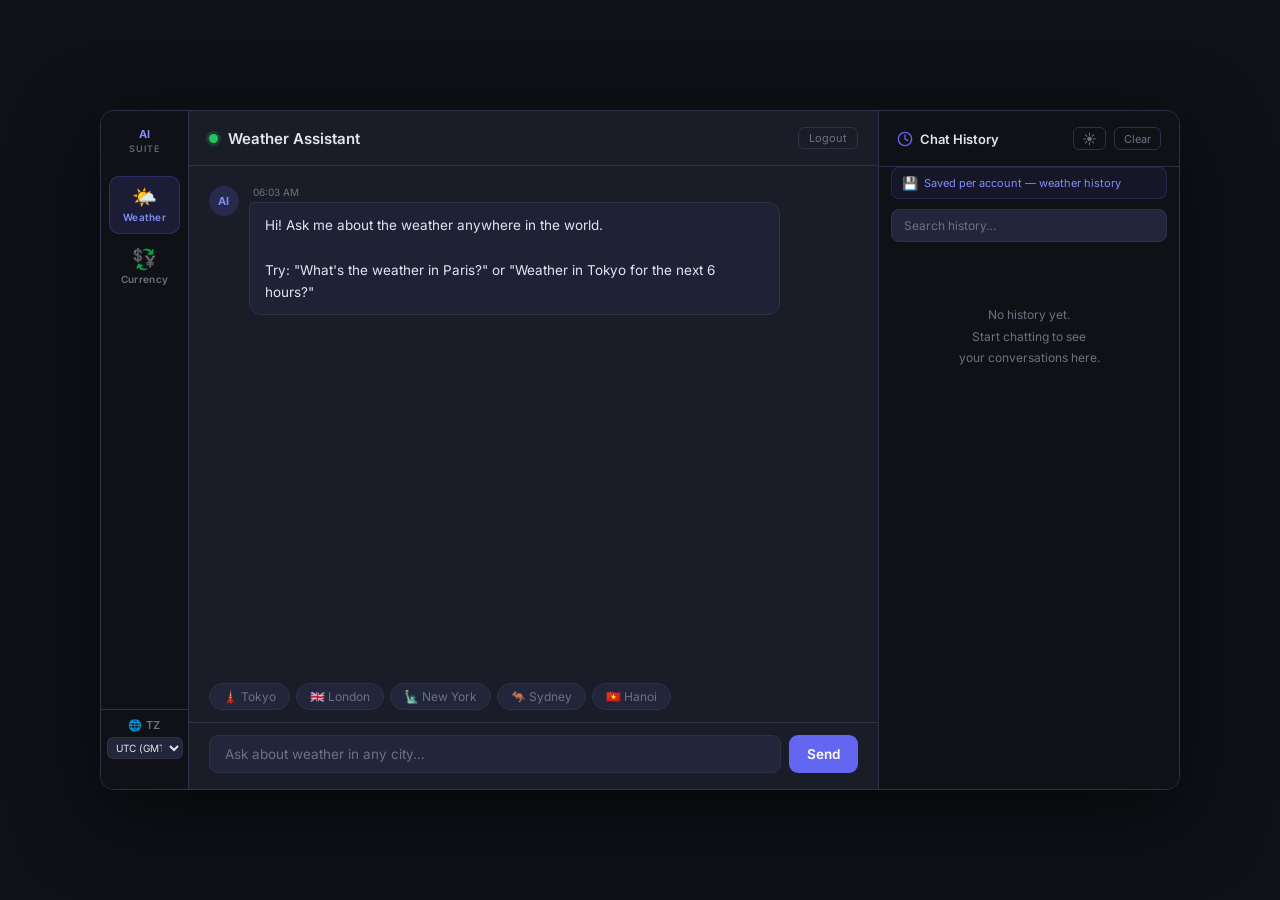
==== commit c2025c98: "added timezone handler" ====
--- a/frontend/index.html
+++ b/frontend/index.html
@@ -13,7 +13,7 @@
 <body>
   <div class="app">
 
-    <!-- ── Left sidebar: tab switcher ───────────────────────────────────── -->
+    <!-- ── Left sidebar ─────────────────────────────────────────────────── -->
     <div class="sidebar">
       <div class="sidebar-logo">AI<br><span>Suite</span></div>
       <nav class="sidebar-nav">
@@ -26,6 +26,13 @@
           <span class="tab-label">Currency</span>
         </a>
       </nav>
+      <!-- Timezone selector pinned to bottom of sidebar -->
+      <div class="sidebar-tz">
+        <div class="tz-label">🌐 TZ</div>
+        <select id="tz-select" class="tz-select" onchange="onTzChange(this.value)">
+          <option value="">Loading…</option>
+        </select>
+      </div>
     </div>
 
     <!-- ── Chat panel ────────────────────────────────────────────────────── -->
@@ -34,15 +41,12 @@
         <div class="status-dot"></div>
         <h1>Weather Assistant</h1>
         <small id="username-display" style="margin-left:auto;margin-right:8px"></small>
-        <button onclick="doLogout()"
-          style="font-size:11px;padding:3px 10px;border:1px solid var(--border);border-radius:6px;background:none;color:var(--muted);cursor:pointer;font-family:inherit"
-          onmouseover="this.style.color='#f87171';this.style.borderColor='#f87171'"
-          onmouseout="this.style.color='var(--muted)';this.style.borderColor='var(--border)'">Logout</button>
+        <button onclick="doLogout()" class="logout-btn">Logout</button>
       </div>
 
       <div id="log"></div>
 
-      <div class="chips" id="chips">
+      <div class="chips">
         <span class="chip" onclick="quickSend('What is the weather in Tokyo?')">🗼 Tokyo</span>
         <span class="chip" onclick="quickSend('How is the weather in London right now?')">🇬🇧 London</span>
         <span class="chip" onclick="quickSend('Weather in New York for the next 9 hours')">🗽 New York</span>
@@ -66,7 +70,7 @@
           <button id="clear-btn" onclick="clearHistory()">Clear</button>
         </div>
       </div>
-      <div class="persist-badge">Saved locally — weather history only</div>
+      <div class="persist-badge">Saved per account — weather history</div>
       <div class="hist-search-wrap">
         <input type="text" id="hist-search" class="hist-search" placeholder="Search history…"
           oninput="renderHistory(this.value)" />
@@ -79,17 +83,46 @@
   <script>
     const PAGE = 'weather';
     const THEME_KEY = 'app_theme';
+    const TZ_KEY = 'app_timezone';
 
     const log = document.getElementById('log');
     const input = document.getElementById('input');
     const btn = document.getElementById('btn');
     const historyList = document.getElementById('history-list');
     const themeBtn = document.getElementById('theme-btn');
-
-    // ── Helpers ─────────────────────────────────────────────────────────────────
-    function now() { return new Date().toLocaleTimeString([], { hour: '2-digit', minute: '2-digit' }); }
-    function nowFull() { return new Date().toLocaleString([], { month: 'short', day: 'numeric', hour: '2-digit', minute: '2-digit' }); }
-    function escHtml(s) { return s.replace(/&/g, '&amp;').replace(/</g, '&lt;').replace(/>/g, '&gt;'); }
+    const tzSelect = document.getElementById('tz-select');
+
+    // ── Timezone state (set during boot from server) ─────────────────────────────
+    let currentTz = localStorage.getItem(TZ_KEY) || 'UTC';
+
+    // ── Unified time formatters — ALL times on the page go through these ─────────
+    function toTZ(utcStr) {
+      // Handles both "2026-07-15 11:43:23" (SQLite) and "2026-07-15 14:00:00" (OWM)
+      const date = new Date(utcStr.replace(' ', 'T') + 'Z');
+      return date.toLocaleTimeString([], {
+        hour: '2-digit', minute: '2-digit', timeZone: currentTz
+      });
+    }
+
+    function toTZFull(utcStr) {
+      const date = new Date(utcStr.replace(' ', 'T') + 'Z');
+      return date.toLocaleString([], {
+        month: 'short', day: 'numeric',
+        hour: '2-digit', minute: '2-digit',
+        timeZone: currentTz
+      });
+    }
+
+    // For the current moment (chat bubble timestamps)
+    function nowInTZ() {
+      return new Date().toLocaleTimeString([], {
+        hour: '2-digit', minute: '2-digit', timeZone: currentTz
+      });
+    }
+
+    function escHtml(s) {
+      return s.replace(/&/g, '&amp;').replace(/</g, '&lt;').replace(/>/g, '&gt;');
+    }
 
     function getWeatherEmoji(desc) {
       const d = desc.toLowerCase();
@@ -103,14 +136,68 @@
       return '🌡️';
     }
 
+    // ── Timezone dropdown ────────────────────────────────────────────────────────
+
+    // Returns a string like "UTC+7:00" or "UTC-5:00" for a given IANA timezone
+    function utcOffsetLabel(tz) {
+      try {
+        const parts = new Intl.DateTimeFormat('en', {
+          timeZone: tz, timeZoneName: 'shortOffset'
+        }).formatToParts(new Date());
+        const offset = parts.find(p => p.type === 'timeZoneName')?.value || 'UTC';
+        return offset; // e.g. "GMT+7", "GMT-5", "GMT"
+      } catch { return 'UTC'; }
+    }
+
+    function buildOptions(list) {
+      tzSelect.innerHTML = list.map(tz => {
+        const offset = utcOffsetLabel(tz);
+        const label = tz.replace(/_/g, ' ');
+        return `<option value="${tz}" ${tz === currentTz ? 'selected' : ''}>${label} (${offset})</option>`;
+      }).join('');
+    }
+
+    async function loadTimezones() {
+      try {
+        const res = await fetch('https://worldtimeapi.org/api/timezone');
+        const list = await res.json();
+        buildOptions(list);
+      } catch {
+        const fallback = [
+          'UTC', 'America/New_York', 'America/Chicago', 'America/Denver', 'America/Los_Angeles',
+          'America/Sao_Paulo', 'Europe/London', 'Europe/Paris', 'Europe/Berlin', 'Europe/Moscow',
+          'Africa/Cairo', 'Asia/Dubai', 'Asia/Kolkata', 'Asia/Bangkok', 'Asia/Ho_Chi_Minh',
+          'Asia/Shanghai', 'Asia/Tokyo', 'Asia/Seoul', 'Australia/Sydney', 'Pacific/Auckland'
+        ];
+        buildOptions(fallback);
+      }
+    }
+
+    async function onTzChange(tz) {
+      currentTz = tz;
+      localStorage.setItem(TZ_KEY, tz);
+      // Persist to server so it syncs across devices
+      try {
+        await fetch('/user/settings', {
+          method: 'PATCH',
+          headers: { 'Content-Type': 'application/json' },
+          body: JSON.stringify({ timezone: tz })
+        });
+      } catch { }
+      // Re-render history so all timestamps update immediately
+      renderHistory(document.getElementById('hist-search').value);
+    }
+
     // ── Chat rendering ───────────────────────────────────────────────────────────
-    function addMsg(role, html, time) {
+    function addMsg(role, html, utcStr) {
       const outer = document.createElement('div');
       outer.className = 'msg ' + role;
+      // If utcStr provided (replaying history), convert it; else use current moment
+      const timeLabel = utcStr ? toTZFull(utcStr) : nowInTZ();
       outer.innerHTML = `
         <div class="avatar">${role === 'user' ? 'You' : 'AI'}</div>
         <div class="bubble-wrap">
-          <span class="ts">${time || now()}</span>
+          <span class="ts">${timeLabel}</span>
           <div class="bubble">${html}</div>
         </div>`;
       log.appendChild(outer);
@@ -124,7 +211,7 @@
       outer.innerHTML = `
         <div class="avatar">AI</div>
         <div class="bubble-wrap">
-          <span class="ts">${now()}</span>
+          <span class="ts">${nowInTZ()}</span>
           <div class="bubble"><div class="typing-dots"><span></span><span></span><span></span></div></div>
         </div>`;
       log.appendChild(outer);
@@ -138,7 +225,7 @@
         if (wd.forecast) {
           const items = wd.forecast.map(f => `
             <div class="wc-forecast-item">
-              <div class="wc-forecast-time">${f.time.split(' ')[1].substring(0, 5)}</div>
+              <div class="wc-forecast-time">${toTZ(f.time)}</div>
               <div style="font-size:24px;margin:4px 0">${getWeatherEmoji(f.description)}</div>
               <div class="wc-forecast-temp">${Math.round(f.tempCelsius)}°</div>
               <div class="wc-forecast-desc" title="${f.description}">${f.description}</div>
@@ -223,9 +310,11 @@
       [...entries].reverse().forEach(entry => {
         const item = document.createElement('div');
         item.className = 'hist-item';
+        // Convert UTC timestamp from SQLite to the chosen timezone
+        const displayTime = toTZFull(entry.time);
         item.innerHTML = `
           <div class="hist-time">
-            <span>${escHtml(entry.time)}</span>
+            <span>${displayTime}</span>
             <button class="hist-del" title="Delete">✖</button>
           </div>
           <div class="hist-q">${escHtml(entry.question)}</div>
@@ -259,7 +348,10 @@
       let rawText = '', weatherData = null;
       const t0 = Date.now();
       try {
-        const res = await fetch('/chat', { method: 'POST', headers: { 'Content-Type': 'application/json' }, body: JSON.stringify({ message: text }) });
+        const res = await fetch('/chat', {
+          method: 'POST', headers: { 'Content-Type': 'application/json' },
+          body: JSON.stringify({ message: text })
+        });
         const data = await res.json();
         rawText = data.reply || data.error || 'No response.';
         weatherData = data.weatherData || null;
@@ -294,11 +386,25 @@
     initTheme();
     (async () => {
       try {
-        const res = await fetch('/auth/me');
-        const data = await res.json();
-        if (!data.ok) { window.location.href = '/login'; return; }
-        document.getElementById('username-display').textContent = '👤 ' + data.username;
+        // 1. Verify session and get username
+        const meRes = await fetch('/auth/me');
+        const meData = await meRes.json();
+        if (!meData.ok) { window.location.href = '/login'; return; }
+        document.getElementById('username-display').textContent = '👤 ' + meData.username;
+
+        // 2. Load saved timezone from server (overrides localStorage if different)
+        const tzRes = await fetch('/user/settings');
+        const tzData = await tzRes.json();
+        if (tzData.ok && tzData.timezone) {
+          currentTz = tzData.timezone;
+          localStorage.setItem(TZ_KEY, currentTz);
+        }
       } catch { }
+
+      // 3. Populate timezone dropdown (uses currentTz to pre-select correct option)
+      await loadTimezones();
+
+      // 4. Load history and welcome message
       renderHistory();
       addMsg('bot', 'Hi! Ask me about the weather anywhere in the world.\n\nTry: "What\'s the weather in Paris?" or "Weather in Tokyo for the next 6 hours?"');
     })();
--- a/frontend/styles.css
+++ b/frontend/styles.css
@@ -25,7 +25,7 @@
     --avatar-bot-color: var(--accent2);
     --avatar-user-bg: rgba(79, 70, 229, .25);
     --avatar-user-color: #a5b4fc;
-    --sidebar-w: 72px;
+    --sidebar-w: 88px;
 }
 
 body.light-mode {
@@ -737,4 +737,64 @@
 .wc-forecast::-webkit-scrollbar-thumb {
     background: rgba(255, 255, 255, .4);
     border-radius: 4px;
+}
+
+/* ── Sidebar timezone selector ──────────────────────────────────────────────── */
+.sidebar-tz {
+    margin-top: auto;
+    padding: 8px 6px 14px;
+    display: flex;
+    flex-direction: column;
+    align-items: center;
+    gap: 5px;
+    width: 100%;
+    border-top: 1px solid var(--border);
+}
+
+.tz-label {
+    font-size: 11px;
+    font-weight: 600;
+    color: var(--muted);
+    letter-spacing: .3px;
+    text-transform: uppercase;
+}
+
+/* Hidden native select — triggered programmatically when display is clicked */
+.tz-select {
+    width: 76px;
+    font-size: 10px;
+    font-family: inherit;
+    background: var(--surface2);
+    color: var(--text);
+    border: 1px solid var(--border);
+    border-radius: 6px;
+    padding: 3px 4px;
+    cursor: pointer;
+    outline: none;
+    transition: border-color .15s;
+    -webkit-appearance: auto;
+    appearance: auto;
+}
+
+.tz-select:hover,
+.tz-select:focus {
+    border-color: var(--accent);
+}
+
+/* ── Logout button ──────────────────────────────────────────────────────────── */
+.logout-btn {
+    font-size: 11px;
+    padding: 3px 10px;
+    border: 1px solid var(--border);
+    border-radius: 6px;
+    background: none;
+    color: var(--muted);
+    cursor: pointer;
+    font-family: inherit;
+    transition: color .15s, border-color .15s;
+}
+
+.logout-btn:hover {
+    color: #f87171;
+    border-color: #f87171;
 }
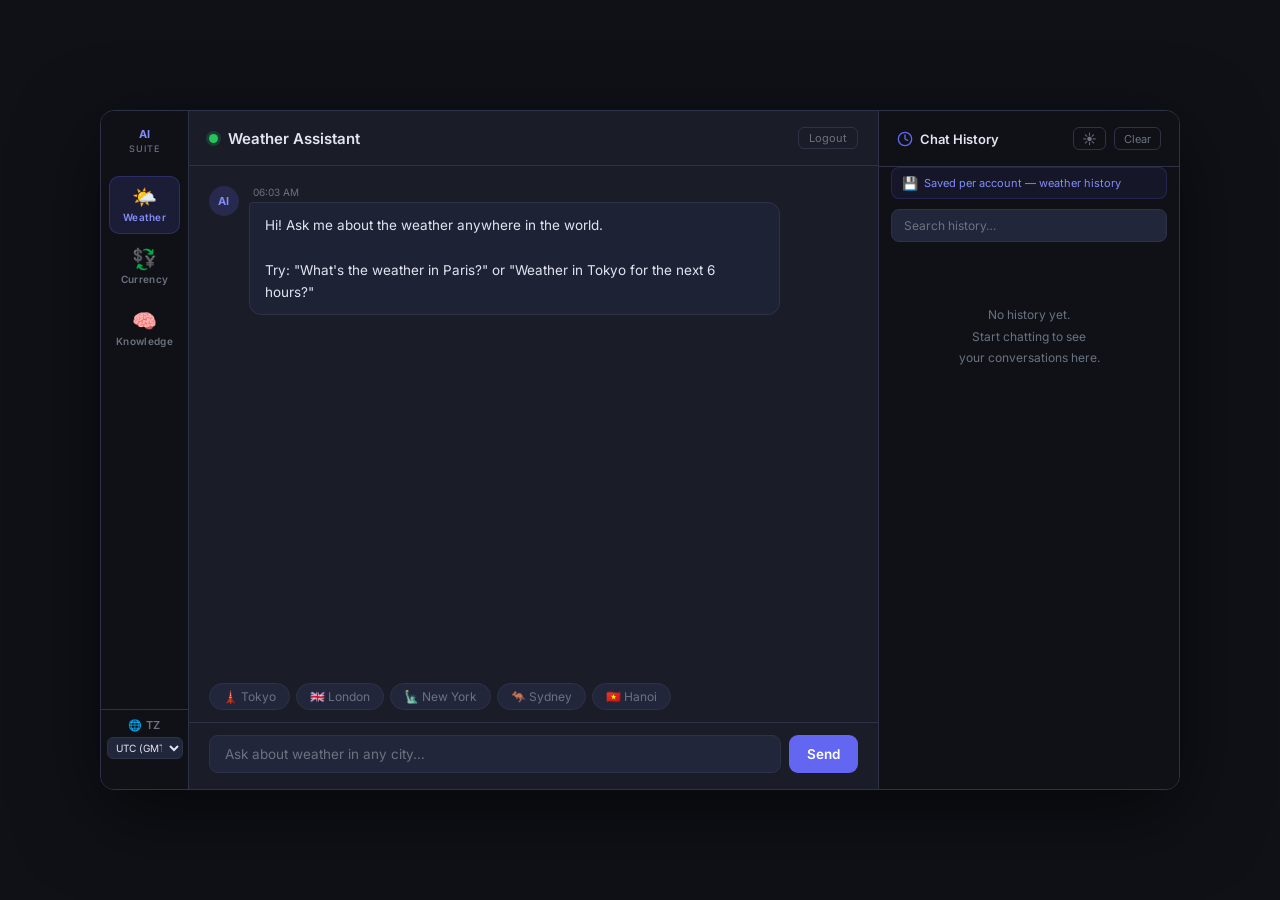
==== commit dabebf6f: "RAG implementation" ====
--- a/frontend/index.html
+++ b/frontend/index.html
@@ -24,6 +24,10 @@
         <a class="sidebar-tab" href="/currency" title="Currency">
           <span class="tab-icon">💱</span>
           <span class="tab-label">Currency</span>
+        </a>
+        <a class="sidebar-tab" href="/knowledge" title="Knowledge">
+          <span class="tab-icon">🧠</span>
+          <span class="tab-label">Knowledge</span>
         </a>
       </nav>
       <!-- Timezone selector pinned to bottom of sidebar -->
